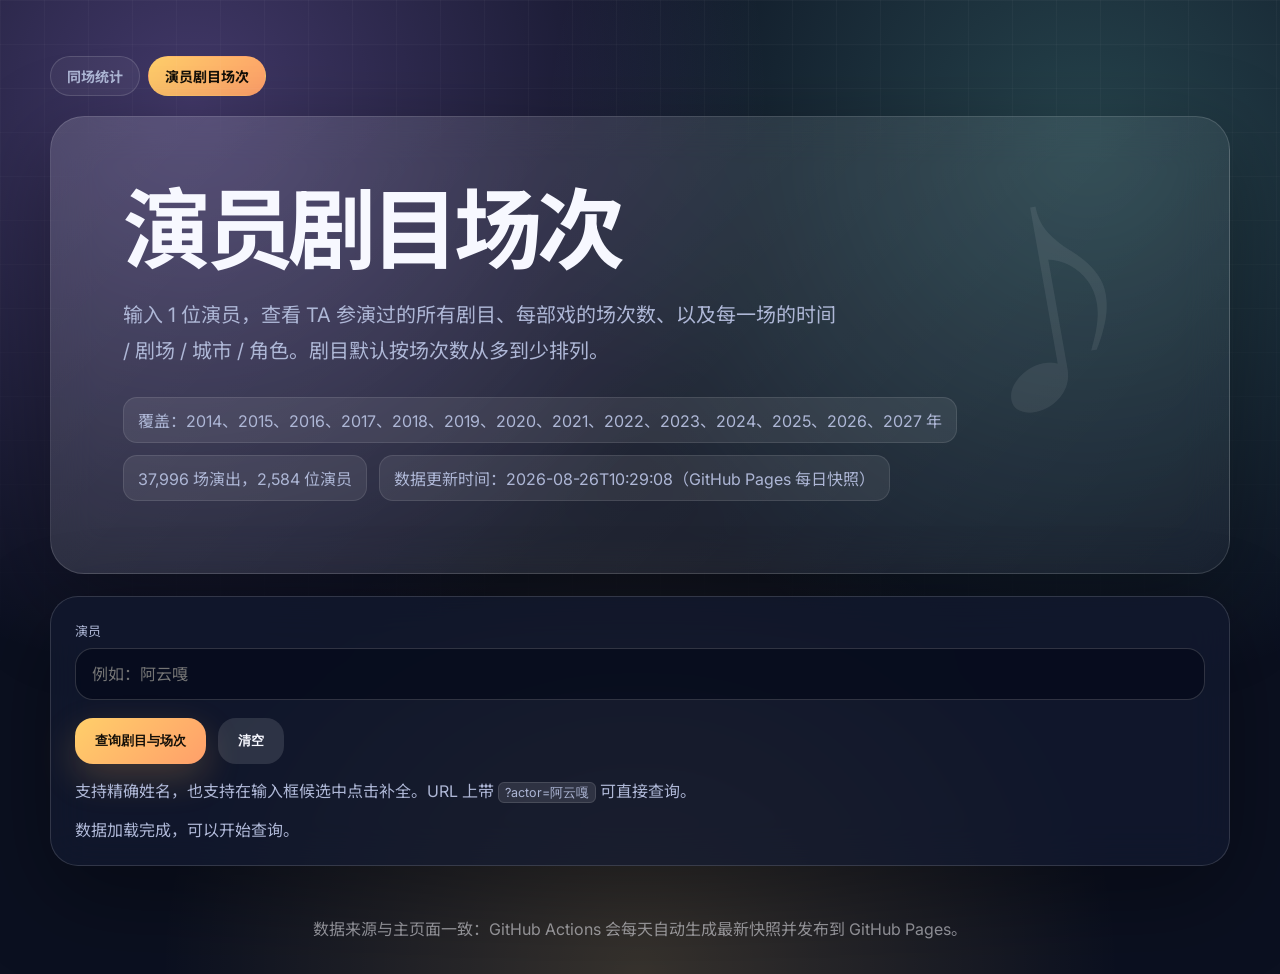
==== site/actor.html @ 7e15d855 "GitHub Pages 自动更新版本" ====
<!doctype html>
<html lang="zh-CN">
<head>
  <meta charset="UTF-8" />
  <meta name="viewport" content="width=device-width, initial-scale=1.0" />
  <title>演员剧目场次 · 音乐剧演员同场统计</title>
  <link rel="preconnect" href="https://fonts.googleapis.com">
  <link rel="preconnect" href="https://fonts.gstatic.com" crossorigin>
  <link href="https://fonts.googleapis.com/css2?family=Noto+Sans+SC:wght@400;500;700;900&family=Inter:wght@500;700;900&display=swap" rel="stylesheet">
  <link rel="stylesheet" href="styles.css" />
</head>
<body>
  <main class="page-shell">
    <nav class="site-nav" aria-label="页面导航">
      <a href="./" class="site-nav__link">同场统计</a>
      <a href="./actor.html" class="site-nav__link site-nav__link--active" aria-current="page">演员剧目场次</a>
    </nav>

    <section class="hero">
      <h1>演员剧目场次</h1>
      <p>输入 1 位演员，查看 TA 参演过的所有剧目、每部戏的场次数、以及每一场的时间 / 剧场 / 城市 / 角色。剧目默认按场次数从多到少排列。</p>
      <div class="hero__meta">
        <span id="coverageText">正在读取数据…</span>
        <span id="showCountText">—</span>
        <span id="updateText">GitHub Pages 每日自动更新</span>
      </div>
    </section>

    <section class="query-card" aria-label="演员查询区">
      <div class="query-grid query-grid--single">
        <label>
          <span>演员</span>
          <input id="actor" list="artistList" placeholder="例如：阿云嘎" autocomplete="off" />
        </label>
      </div>
      <datalist id="artistList"></datalist>
      <div class="actions">
        <button id="searchBtn" type="button">查询剧目与场次</button>
        <button id="clearBtn" type="button" class="secondary">清空</button>
      </div>
      <p class="hint">支持精确姓名，也支持在输入框候选中点击补全。URL 上带 <code>?actor=阿云嘎</code> 可直接查询。</p>
      <div id="status" class="status" role="status"></div>
    </section>

    <section id="resultPanel" class="result-panel hidden" aria-live="polite">
      <div class="summary-card">
        <div>
          <p class="eyebrow">演员概览</p>
          <h2 id="actorName">—</h2>
          <p id="actorSummary">—</p>
        </div>
        <div class="summary-stats">
          <div><strong id="totalShowCount">0</strong><span>总场次</span></div>
          <div><strong id="musicalCount">0</strong><span>剧目数</span></div>
          <div><strong id="dateRange">—</strong><span>时间跨度</span></div>
        </div>
      </div>

      <div id="musicalList" class="musical-list"></div>
    </section>
  </main>

  <footer>
    <p>数据来源与主页面一致：GitHub Actions 会每天自动生成最新快照并发布到 GitHub Pages。</p>
  </footer>

  <script src="actor.js"></script>
</body>
</html>
---- site/styles.css ----
:root {
  color-scheme: dark;
  --bg: #0b1020;
  --bg-soft: rgba(255,255,255,.08);
  --card: rgba(18, 25, 48, .72);
  --card-strong: rgba(25, 34, 65, .9);
  --text: #f7f8ff;
  --muted: #aeb7d6;
  --line: rgba(255,255,255,.14);
  --accent: #ffcf6a;
  --accent-2: #b48cff;
  --accent-3: #7ce7d9;
  --danger: #ff7c91;
  --shadow: 0 30px 90px rgba(0, 0, 0, .35);
}

* { box-sizing: border-box; }

body {
  margin: 0;
  min-height: 100vh;
  font-family: "Inter", "Noto Sans SC", system-ui, -apple-system, BlinkMacSystemFont, "Segoe UI", sans-serif;
  background:
    radial-gradient(circle at 15% 10%, rgba(180, 140, 255, .32), transparent 36rem),
    radial-gradient(circle at 85% 15%, rgba(124, 231, 217, .24), transparent 34rem),
    radial-gradient(circle at 50% 100%, rgba(255, 207, 106, .18), transparent 30rem),
    var(--bg);
  color: var(--text);
}

body::before {
  content: "";
  position: fixed;
  inset: 0;
  pointer-events: none;
  background-image: linear-gradient(rgba(255,255,255,.035) 1px, transparent 1px), linear-gradient(90deg, rgba(255,255,255,.035) 1px, transparent 1px);
  background-size: 44px 44px;
  mask-image: linear-gradient(to bottom, rgba(0,0,0,.85), transparent 85%);
}

.page-shell {
  width: min(1180px, calc(100% - 32px));
  margin: 0 auto;
  padding: 56px 0 34px;
}

.hero {
  position: relative;
  overflow: hidden;
  border: 1px solid var(--line);
  border-radius: 34px;
  padding: clamp(32px, 6vw, 72px);
  background: linear-gradient(135deg, rgba(255,255,255,.14), rgba(255,255,255,.04));
  box-shadow: var(--shadow);
  backdrop-filter: blur(22px);
}

.hero::after {
  content: "♪";
  position: absolute;
  right: clamp(20px, 6vw, 70px);
  top: 18px;
  font-size: clamp(86px, 18vw, 220px);
  color: rgba(255,255,255,.08);
  font-weight: 900;
  transform: rotate(-10deg);
}

.hero__badge {
  display: inline-flex;
  padding: 9px 14px;
  border: 1px solid rgba(255,255,255,.18);
  border-radius: 999px;
  color: var(--accent);
  background: rgba(255,207,106,.1);
  font-size: 14px;
  margin-bottom: 22px;
}

h1 {
  position: relative;
  z-index: 1;
  margin: 0;
  max-width: 820px;
  font-size: clamp(42px, 8vw, 88px);
  line-height: .95;
  letter-spacing: -.06em;
}

.hero p {
  position: relative;
  z-index: 1;
  max-width: 720px;
  color: var(--muted);
  font-size: clamp(16px, 2vw, 20px);
  line-height: 1.8;
  margin: 24px 0 0;
}

.hero__meta {
  position: relative;
  z-index: 1;
  display: flex;
  flex-wrap: wrap;
  gap: 12px;
  margin-top: 28px;
}

.hero__meta span, .status, .hint {
  color: var(--muted);
}

.hero__meta span {
  padding: 10px 14px;
  border-radius: 14px;
  background: rgba(255,255,255,.08);
  border: 1px solid rgba(255,255,255,.1);
}

.query-card, .result-panel {
  margin-top: 22px;
  border: 1px solid var(--line);
  border-radius: 28px;
  background: var(--card);
  box-shadow: var(--shadow);
  backdrop-filter: blur(20px);
}

.query-card { padding: 24px; }

.query-grid {
  display: grid;
  grid-template-columns: repeat(3, 1fr);
  gap: 16px;
}

label span {
  display: block;
  color: var(--muted);
  font-size: 13px;
  margin-bottom: 8px;
}

input, select {
  width: 100%;
  border: 1px solid rgba(255,255,255,.16);
  border-radius: 18px;
  background: rgba(4, 9, 24, .62);
  color: var(--text);
  padding: 15px 16px;
  outline: none;
  font: inherit;
  transition: border-color .2s ease, box-shadow .2s ease, transform .2s ease;
}

input:focus, select:focus {
  border-color: rgba(255,207,106,.72);
  box-shadow: 0 0 0 4px rgba(255,207,106,.12);
}

.actions {
  display: flex;
  gap: 12px;
  margin-top: 18px;
}

button {
  border: 0;
  border-radius: 18px;
  padding: 14px 20px;
  color: #130f08;
  background: linear-gradient(135deg, var(--accent), #ff9f6a);
  font-weight: 800;
  cursor: pointer;
  box-shadow: 0 14px 36px rgba(255, 180, 95, .22);
  transition: transform .2s ease, filter .2s ease;
}

button:hover { transform: translateY(-2px); filter: brightness(1.05); }
button.secondary { color: var(--text); background: rgba(255,255,255,.12); box-shadow: none; }
button:disabled { opacity: .55; cursor: not-allowed; transform: none; }

.hint { margin: 14px 0 0; line-height: 1.7; }
.status { margin-top: 12px; min-height: 24px; }
.status.error { color: var(--danger); }

.result-panel { padding: 22px; }
.hidden { display: none; }

.summary-card {
  display: grid;
  grid-template-columns: 1.2fr .8fr;
  gap: 18px;
  border-radius: 24px;
  padding: 24px;
  background: linear-gradient(135deg, rgba(180,140,255,.18), rgba(124,231,217,.1));
  border: 1px solid rgba(255,255,255,.12);
}

.eyebrow { color: var(--accent-3); margin: 0 0 4px; font-weight: 800; letter-spacing: .08em; }
.summary-card h2 { margin: 0; font-size: clamp(42px, 7vw, 78px); letter-spacing: -.05em; }
.summary-card p { color: var(--muted); line-height: 1.7; }

.summary-stats {
  display: grid;
  grid-template-columns: repeat(3, 1fr);
  gap: 10px;
  align-content: center;
}

.summary-stats div {
  min-height: 112px;
  border-radius: 20px;
  background: rgba(0,0,0,.18);
  border: 1px solid rgba(255,255,255,.11);
  padding: 16px;
}

.summary-stats strong { display: block; font-size: 28px; }
.summary-stats span { color: var(--muted); font-size: 13px; }

.toolbar {
  display: grid;
  grid-template-columns: 1fr 220px;
  gap: 14px;
  margin: 20px 0;
}

.breakdown {
  display: grid;
  grid-template-columns: repeat(auto-fit, minmax(210px, 1fr));
  gap: 12px;
  margin-bottom: 20px;
}

.breakdown-card {
  padding: 16px;
  border-radius: 20px;
  background: rgba(255,255,255,.08);
  border: 1px solid rgba(255,255,255,.11);
}

.breakdown-card strong { display: block; font-size: 24px; color: var(--accent); }
.breakdown-card span { color: var(--muted); font-size: 13px; }

.show-list {
  display: grid;
  gap: 12px;
}

.show-card {
  display: grid;
  grid-template-columns: 190px 1fr;
  gap: 18px;
  padding: 18px;
  border: 1px solid rgba(255,255,255,.11);
  border-radius: 22px;
  background: rgba(255,255,255,.07);
  transition: transform .2s ease, border-color .2s ease;
}

.show-card:hover { transform: translateY(-2px); border-color: rgba(255,207,106,.35); }
.show-date { color: var(--accent); font-weight: 900; }
.show-city { color: var(--muted); margin-top: 6px; }
.show-title { font-size: 20px; font-weight: 900; margin-bottom: 6px; }
.show-theatre { color: var(--muted); }
.roles { display: flex; flex-wrap: wrap; gap: 8px; margin-top: 12px; }
.role-pill { padding: 8px 10px; border-radius: 999px; background: rgba(124,231,217,.12); color: #c7fff8; font-size: 13px; }
.empty { padding: 30px; text-align: center; color: var(--muted); }
.load-more-wrap { display: flex; justify-content: center; padding: 12px 0 4px; }
.load-more-wrap button { min-width: min(100%, 320px); }

footer { width: min(1180px, calc(100% - 32px)); margin: 0 auto 34px; color: rgba(247,248,255,.56); text-align: center; }

@media (max-width: 860px) {
  .query-grid, .summary-card, .toolbar, .show-card { grid-template-columns: 1fr; }
  .summary-stats { grid-template-columns: 1fr; }
  .page-shell { padding-top: 24px; }
}


.ranking-list {
  display: grid;
  gap: 8px;
  margin-top: 8px;
}
.ranking-row {
  display: grid;
  grid-template-columns: 56px 1.2fr auto 2fr;
  align-items: center;
  gap: 14px;
  padding: 14px 18px;
  border: 1px solid var(--line);
  border-radius: 18px;
  background: #fff;
  cursor: pointer;
  text-align: left;
  font: inherit;
  color: inherit;
  transition: transform .12s ease, border-color .12s ease, background .12s ease;
}
.ranking-row:hover {
  border-color: #111;
  transform: translateY(-1px);
  background: #fafafa;
}
.ranking-rank {
  font-family: 'Inter', 'Noto Sans SC', sans-serif;
  font-weight: 900;
  color: var(--muted);
  font-size: 18px;
}
.ranking-name {
  font-weight: 700;
  font-size: 18px;
  color: #111;
}
.ranking-count {
  display: inline-flex;
  align-items: baseline;
  gap: 6px;
  padding: 6px 12px;
  border-radius: 999px;
  background: #111;
  color: #fff;
  font-family: 'Inter', 'Noto Sans SC', sans-serif;
}
.ranking-count strong { font-size: 20px; font-weight: 900; }
.ranking-count span { font-size: 12px; opacity: .8; }
.ranking-musicals {
  color: #111;
  font-size: 14px;
  line-height: 1.5;
}
.ranking-more {
  margin-left: 6px;
  padding: 2px 8px;
  border-radius: 999px;
  border: 1px solid var(--line);
  font-size: 12px;
  color: var(--muted);
}
.empty {
  padding: 32px;
  text-align: center;
  color: var(--muted);
  border: 1px dashed var(--line);
  border-radius: 18px;
}

@media (max-width: 720px) {
  .ranking-row {
    grid-template-columns: 40px 1fr auto;
    grid-template-areas:
      "rank name count"
      "rank musicals musicals";
    gap: 8px 12px;
  }
  .ranking-rank { grid-area: rank; }
  .ranking-name { grid-area: name; }
  .ranking-count { grid-area: count; }
  .ranking-musicals { grid-area: musicals; font-size: 13px; }
}

/* ========== 副页面通用导航 ========== */
.site-nav {
  display: flex;
  flex-wrap: wrap;
  gap: 8px;
  margin-bottom: 20px;
}
.site-nav__link {
  display: inline-flex;
  align-items: center;
  padding: 9px 16px;
  border: 1px solid var(--line);
  border-radius: 999px;
  color: var(--muted);
  background: rgba(255,255,255,.05);
  text-decoration: none;
  font-size: 14px;
  font-weight: 700;
  transition: background .2s ease, color .2s ease, border-color .2s ease, transform .2s ease;
}
.site-nav__link:hover {
  color: var(--text);
  border-color: rgba(255,207,106,.4);
  background: rgba(255,207,106,.08);
  transform: translateY(-1px);
}
.site-nav__link--active {
  color: #130f08;
  background: linear-gradient(135deg, var(--accent), #ff9f6a);
  border-color: transparent;
}

/* ========== 演员剧目场次副页面 ========== */
.query-grid--single {
  grid-template-columns: 1fr;
}

.hint code {
  padding: 2px 6px;
  border-radius: 6px;
  background: rgba(255,255,255,.1);
  border: 1px solid rgba(255,255,255,.12);
  font-family: 'Inter', 'SFMono-Regular', 'Menlo', monospace;
  font-size: 12.5px;
}

.musical-list {
  display: grid;
  gap: 12px;
}

.musical-card {
  border: 1px solid var(--line);
  border-radius: 22px;
  background: rgba(255,255,255,.07);
  overflow: hidden;
  transition: border-color .2s ease, transform .2s ease;
}
.musical-card[open] {
  border-color: rgba(255,207,106,.35);
  background: rgba(255,255,255,.09);
}
.musical-card:hover {
  transform: translateY(-1px);
}

.musical-card__summary {
  list-style: none;
  cursor: pointer;
  display: flex;
  flex-wrap: wrap;
  align-items: center;
  gap: 12px;
  padding: 16px 20px;
  color: var(--text);
}
.musical-card__summary::-webkit-details-marker { display: none; }
.musical-card__summary::marker { content: ''; }

.musical-card__rank {
  min-width: 42px;
  color: var(--muted);
  font-weight: 900;
  font-family: 'Inter', 'Noto Sans SC', sans-serif;
  font-size: 15px;
}

.musical-card__title {
  flex: 1 1 200px;
  font-size: 19px;
  font-weight: 800;
  letter-spacing: -.01em;
  overflow: hidden;
  text-overflow: ellipsis;
}

.musical-card__count {
  display: inline-flex;
  align-items: baseline;
  gap: 4px;
  padding: 6px 12px;
  border-radius: 999px;
  background: linear-gradient(135deg, var(--accent), #ff9f6a);
  color: #130f08;
  font-weight: 900;
}
.musical-card__count strong { font-size: 18px; }
.musical-card__count span { font-size: 12px; opacity: .8; }

.musical-card__meta {
  color: var(--muted);
  font-size: 13px;
  flex: 1 1 100%;
  order: 5;
  overflow: hidden;
  text-overflow: ellipsis;
  white-space: nowrap;
}

.musical-card__chev {
  color: var(--muted);
  font-size: 14px;
  transition: transform .2s ease;
}
.musical-card[open] .musical-card__chev { transform: rotate(-180deg); }

.show-rows {
  list-style: none;
  margin: 0;
  padding: 4px 20px 18px;
  display: grid;
  gap: 8px;
  counter-reset: showrow;
}

.show-row {
  display: grid;
  grid-template-columns: 170px 1.4fr 1.4fr;
  gap: 14px;
  align-items: center;
  padding: 12px 14px;
  border-radius: 16px;
  background: rgba(0,0,0,.22);
  border: 1px solid rgba(255,255,255,.08);
  overflow: hidden;
}

.show-row__time {
  color: var(--accent);
  font-weight: 800;
  font-family: 'Inter', 'Noto Sans SC', sans-serif;
}
.show-row__city {
  font-weight: 700;
  color: var(--text);
}
.show-row__theatre {
  color: var(--muted);
  font-size: 13px;
  margin-top: 2px;
  overflow-wrap: anywhere;
}

.show-row__roles {
  display: flex;
  flex-wrap: wrap;
  gap: 6px;
  min-width: 0;
  overflow-x: auto;
}
.role-pill--muted {
  background: rgba(255,255,255,.08);
  color: var(--muted);
}

@media (max-width: 720px) {
  .musical-card__summary { padding: 14px 16px; }
  .musical-card__meta { font-size: 12px; }
  .show-rows { padding: 4px 14px 14px; }
  .show-row {
    grid-template-columns: 1fr;
    gap: 6px;
  }
  .show-row__time {
    order: -1;
  }
}
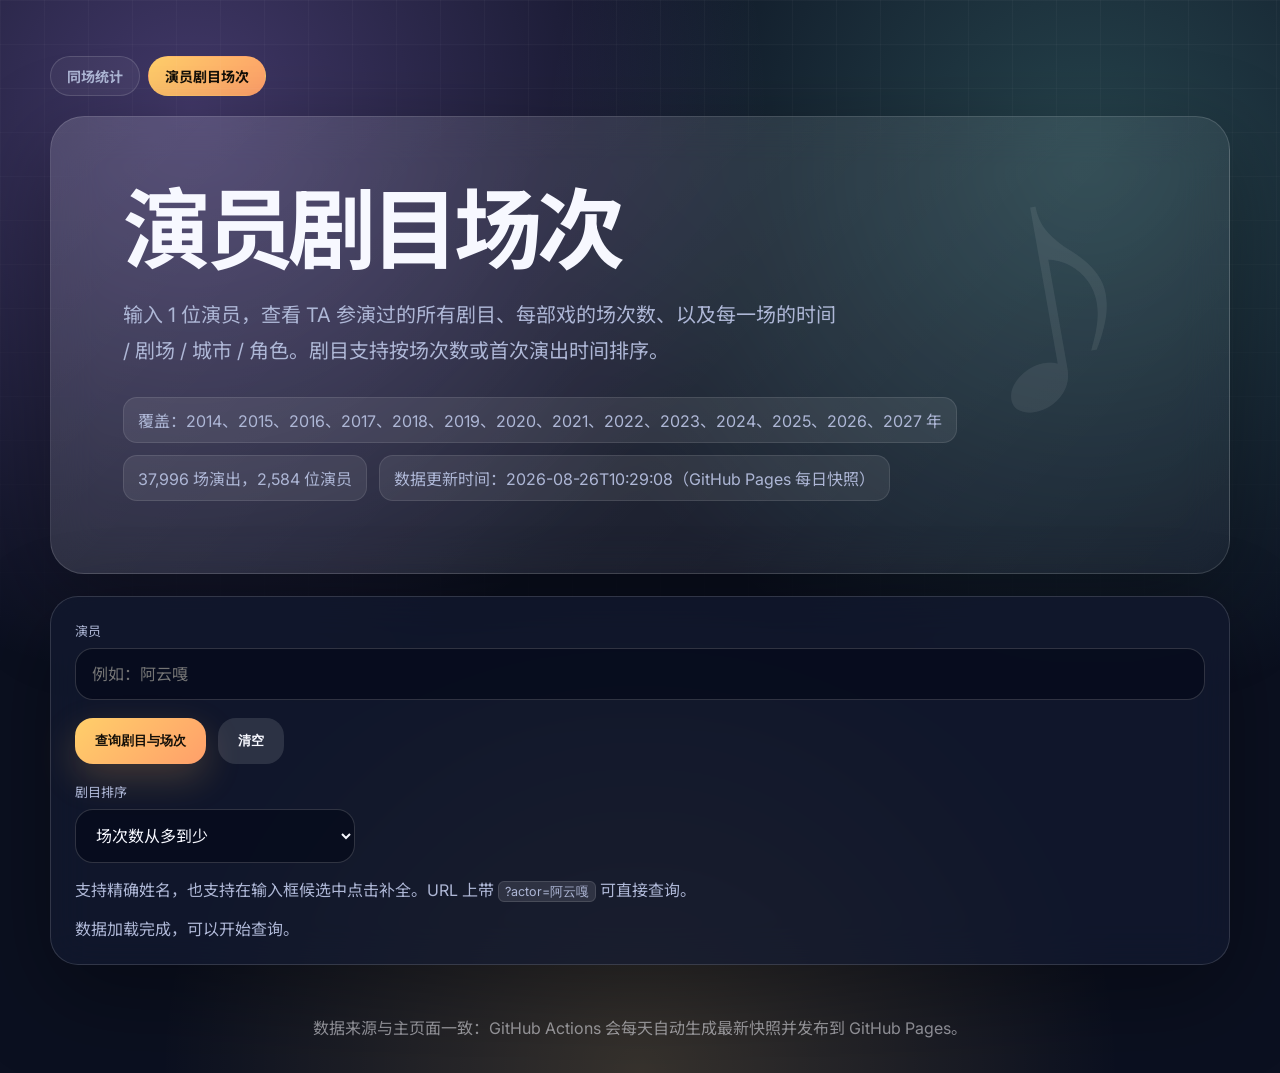
==== commit 91f1c0a8: "支持演员剧目按首次演出时间排序" ====
--- a/site/actor.html
+++ b/site/actor.html
@@ -18,7 +18,7 @@
 
     <section class="hero">
       <h1>演员剧目场次</h1>
-      <p>输入 1 位演员，查看 TA 参演过的所有剧目、每部戏的场次数、以及每一场的时间 / 剧场 / 城市 / 角色。剧目默认按场次数从多到少排列。</p>
+      <p>输入 1 位演员，查看 TA 参演过的所有剧目、每部戏的场次数、以及每一场的时间 / 剧场 / 城市 / 角色。剧目支持按场次数或首次演出时间排序。</p>
       <div class="hero__meta">
         <span id="coverageText">正在读取数据…</span>
         <span id="showCountText">—</span>
@@ -37,6 +37,16 @@
       <div class="actions">
         <button id="searchBtn" type="button">查询剧目与场次</button>
         <button id="clearBtn" type="button" class="secondary">清空</button>
+      </div>
+      <div class="sort-controls" aria-label="剧目排序">
+        <label>
+          <span>剧目排序</span>
+          <select id="musicalSortOrder">
+            <option value="count-desc">场次数从多到少</option>
+            <option value="first-asc">首次演出从早到晚</option>
+            <option value="first-desc">首次演出从晚到早</option>
+          </select>
+        </label>
       </div>
       <p class="hint">支持精确姓名，也支持在输入框候选中点击补全。URL 上带 <code>?actor=阿云嘎</code> 可直接查询。</p>
       <div id="status" class="status" role="status"></div>
--- a/site/styles.css
+++ b/site/styles.css
@@ -399,6 +399,11 @@
   grid-template-columns: 1fr;
 }
 
+.sort-controls {
+  max-width: 280px;
+  margin-top: 18px;
+}
+
 .hint code {
   padding: 2px 6px;
   border-radius: 6px;
